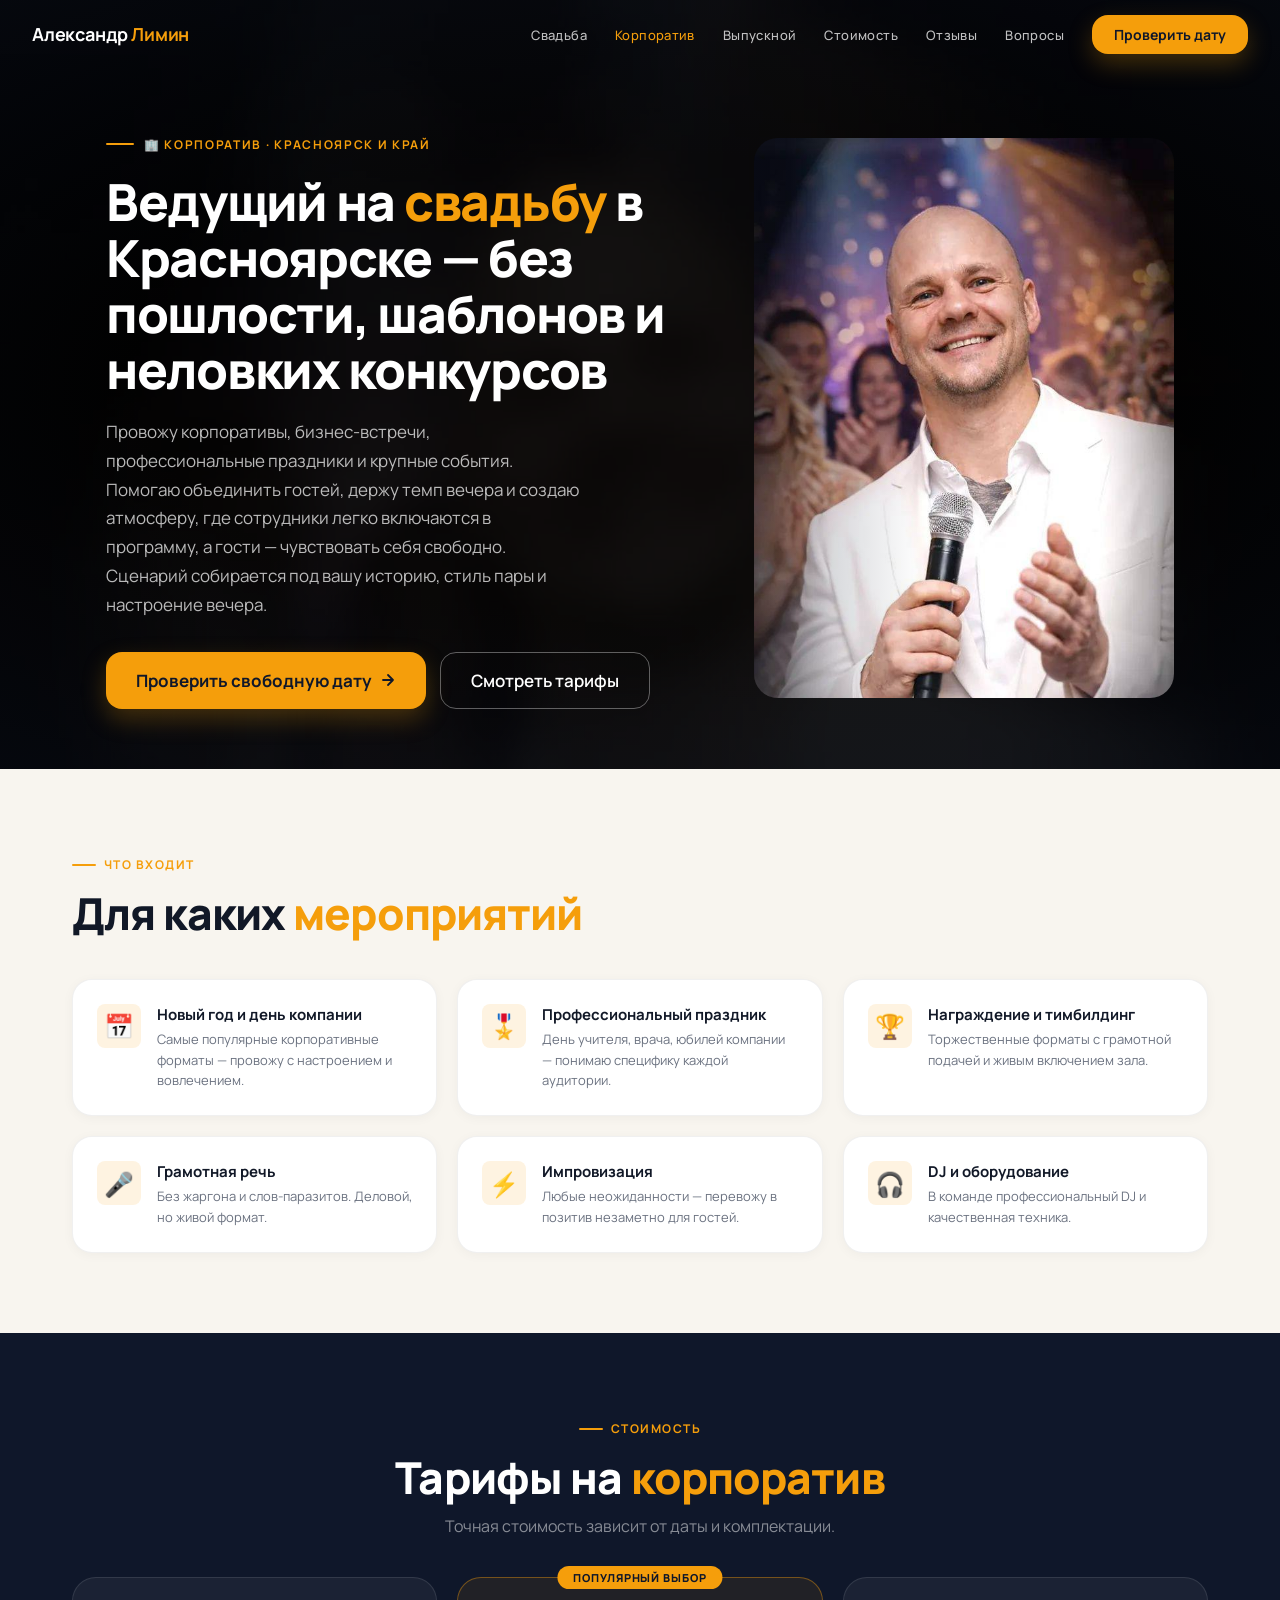
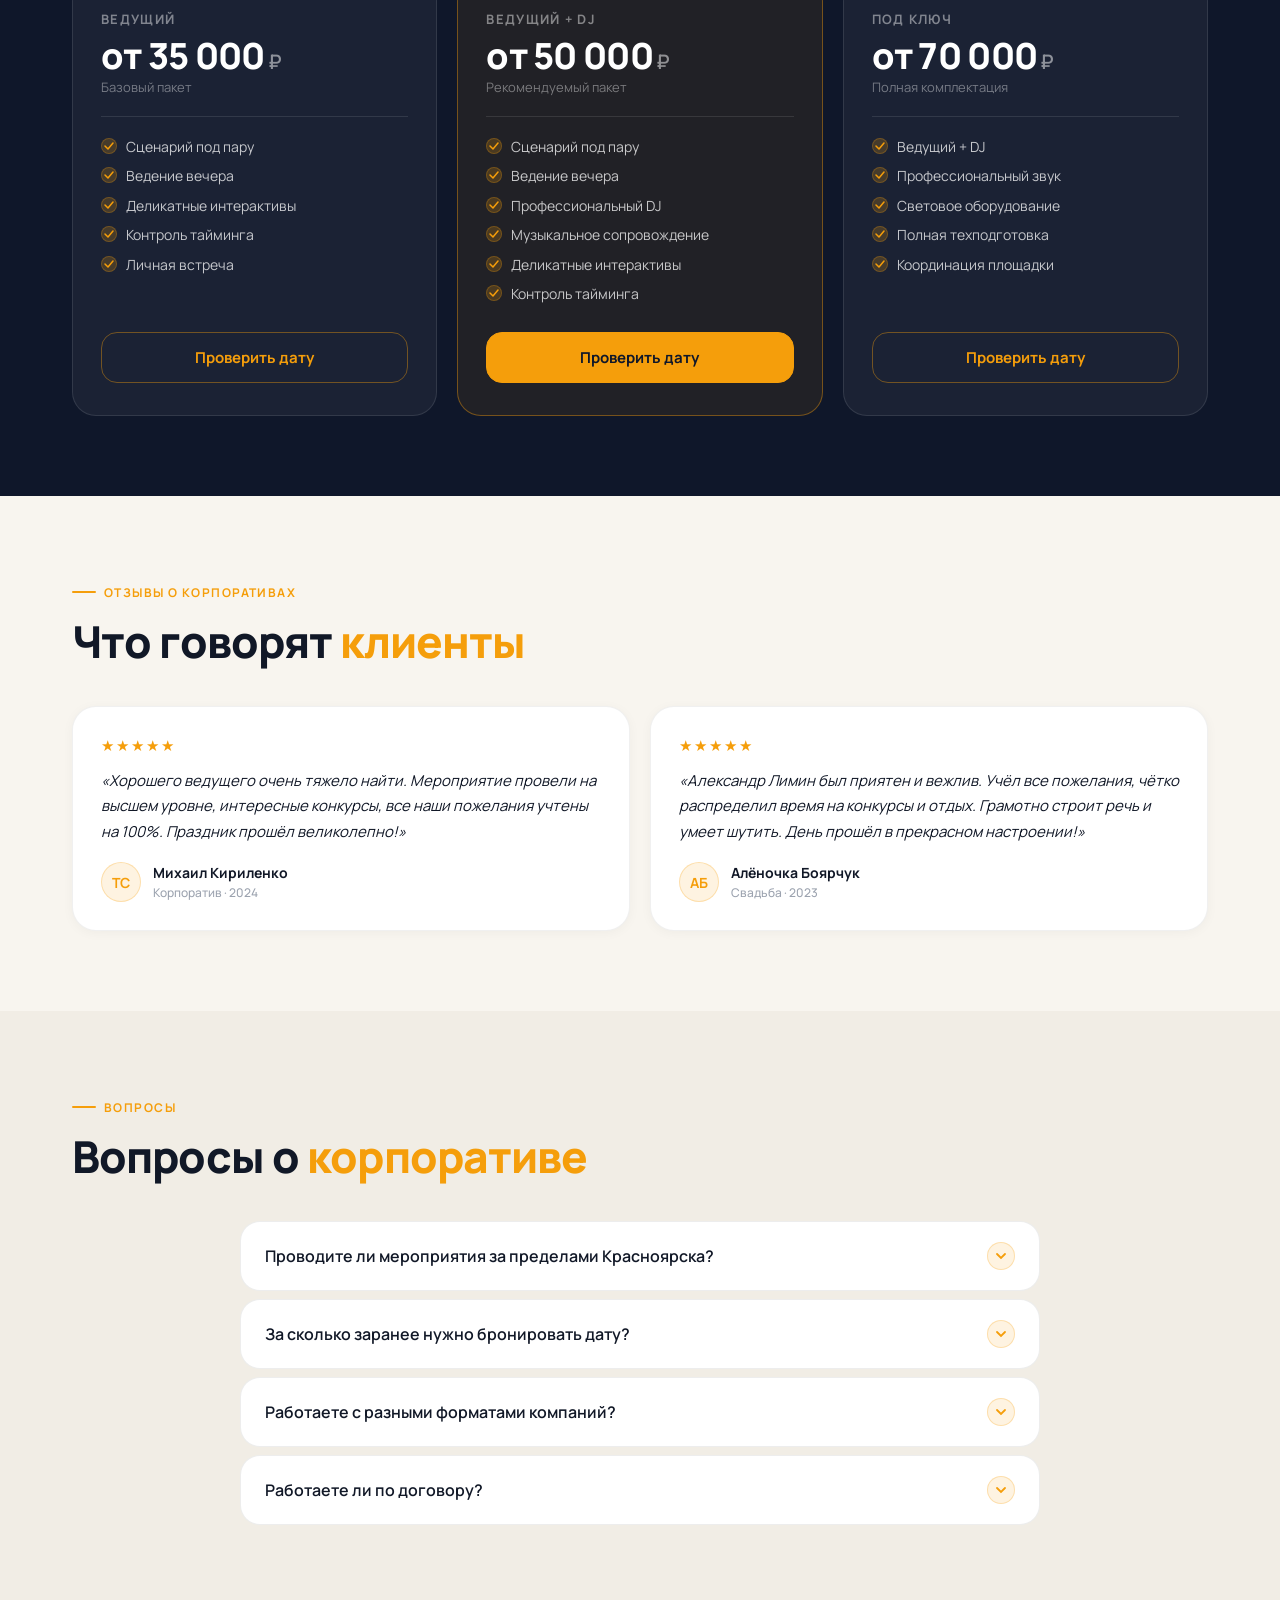
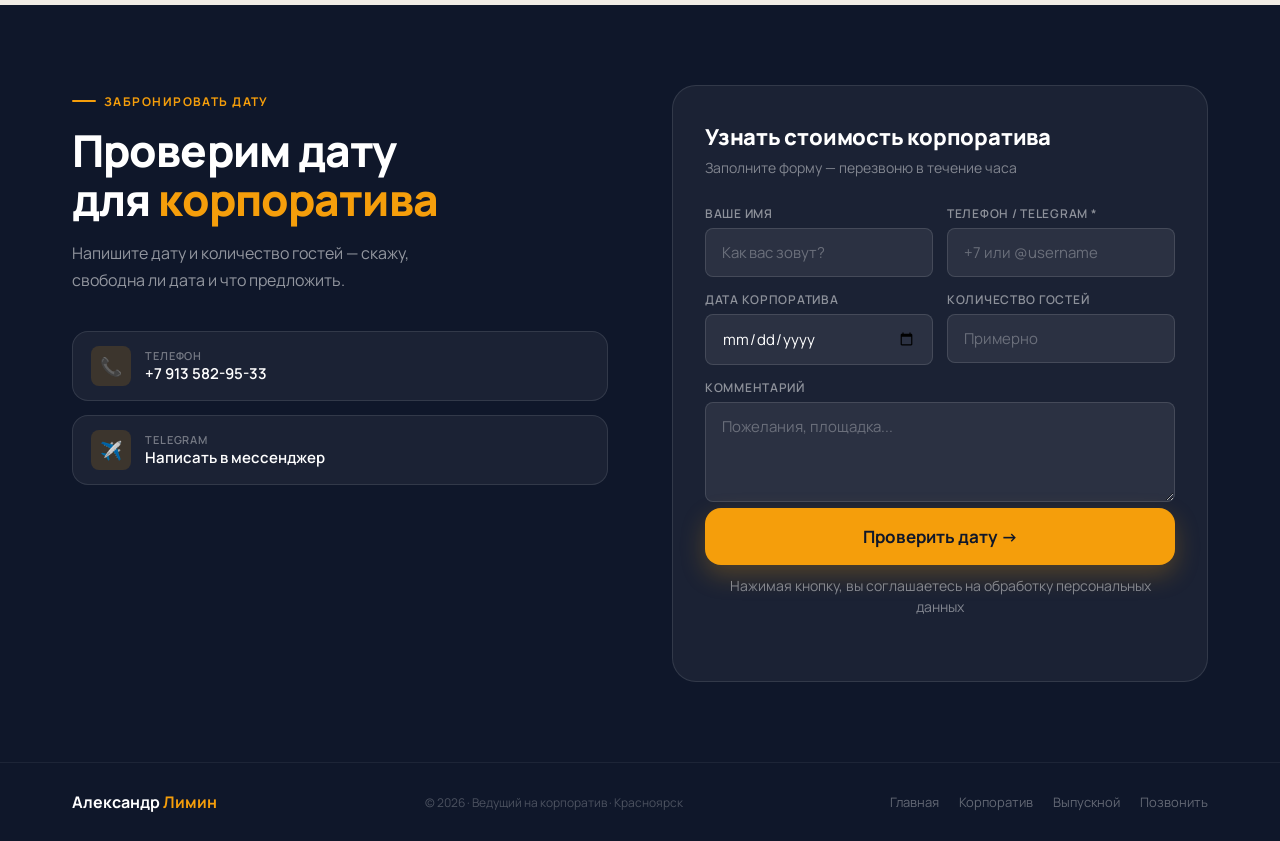
==== corporate.html @ 752df296 "Add files via upload" ====
<!DOCTYPE html>
<html lang="ru">
<head>
<meta charset="UTF-8">
<meta name="viewport" content="width=device-width, initial-scale=1.0">
<meta name="theme-color" content="#0F172A">
<title>Ведущий на корпоратив в Красноярске — Александр Лимин</title>
<meta name="description" content="Ведущий на корпоратив в Красноярске — Александр Лимин. Динамично, грамотно, шаблонов и неловких конкурсов. Индивидуальный сценарий, договор, DJ.">
<link rel="preconnect" href="https://fonts.googleapis.com">
<link rel="preconnect" href="https://fonts.gstatic.com" crossorigin>
<link rel="preload" as="style" href="https://fonts.googleapis.com/css2?family=Manrope:wght@400;500;600;700;800&display=swap" onload="this.onload=null;this.rel='stylesheet'">
<noscript><link rel="stylesheet" href="https://fonts.googleapis.com/css2?family=Manrope:wght@400;500;600;700;800&display=swap"></noscript>
<link rel="stylesheet" href="shared.css">
</head>
<body>
<nav id="nav">
  <a href="index.html" class="nav-logo">Александр <span>Лимин</span></a>
  <ul class="nav-links">
    <li><a href="wedding.html">Свадьба</a></li>
    <li><a href="corporate.html" class="active">Корпоратив</a></li>
    <li><a href="graduation.html">Выпускной</a></li>
    <li><a href="#pricing">Стоимость</a></li>
    <li><a href="#reviews">Отзывы</a></li>
    <li><a href="#faq">Вопросы</a></li>
  </ul>
  <a href="#contact" class="nav-cta">Проверить дату</a>
  <button class="burger" id="burger" aria-label="Меню"><span></span><span></span><span></span></button>
</nav>
<nav id="mobile-menu">
  <a href="index.html" class="mm-link">← На главную</a>
  <a href="wedding.html" class="mm-link">💍 Свадьба</a>
  <a href="corporate.html" class="mm-link">🏢 Корпоратив</a>
  <a href="graduation.html" class="mm-link">🎓 Выпускной</a>
  <a href="#pricing" class="mm-link">Стоимость</a>
  <a href="#contact" class="mm-link mm-cta">Проверить дату →</a>
</nav>

<!-- HERO -->
<section id="hero" class="page-hero">
  <div class="hero-bg"><img src="img/bg-blur.jpg" alt="" loading="eager"></div>
  <div class="page-hero-inner container">
    <div class="page-hero-content sr">
      <div class="hero-eyebrow">🏢 Корпоратив · Красноярск и край</div>
      <h1 class="hero-h1">Ведущий на <span>свадьбу</span> в Красноярске — без пошлости, шаблонов и неловких конкурсов</h1>
      <p class="hero-sub">Провожу корпоративы, бизнес-встречи, профессиональные праздники и крупные события. Помогаю объединить гостей, держу темп вечера и создаю атмосферу, где сотрудники легко включаются в программу, а гости — чувствовать себя свободно. Сценарий собирается под вашу историю, стиль пары и настроение вечера.</p>
      <div class="hero-btns">
        <a href="#contact" class="btn-primary">Проверить свободную дату <svg width="16" height="16" viewBox="0 0 16 16" fill="none"><path d="M3 8h10M8 3l5 5-5 5" stroke="currentColor" stroke-width="1.8" stroke-linecap="round" stroke-linejoin="round"/></svg></a>
        <a href="#pricing" class="btn-secondary">Смотреть тарифы</a>
      </div>
    </div>
    <div class="page-hero-photo sr sr-d2">
      <img src="img/hero-person-desk.jpg" alt="Александр Лимин" loading="eager">
    </div>
  </div>
</section>

<!-- ЧТО ВХОДИТ -->
<section style="padding:80px 0;background:var(--light)">
  <div class="container">
    <div class="section-tag sr">Что входит</div>
    <h2 class="h2 sr sr-d1">Для каких <em>мероприятий</em></h2>
    <div class="includes-grid sr sr-d2">
      <div class="include-item"><div class="include-icon">📅</div><div><strong>Новый год и день компании</strong><p>Самые популярные корпоративные форматы — провожу с настроением и вовлечением.</p></div></div>
      <div class="include-item"><div class="include-icon">🎖️</div><div><strong>Профессиональный праздник</strong><p>День учителя, врача, юбилей компании — понимаю специфику каждой аудитории.</p></div></div>
      <div class="include-item"><div class="include-icon">🏆</div><div><strong>Награждение и тимбилдинг</strong><p>Торжественные форматы с грамотной подачей и живым включением зала.</p></div></div>
      <div class="include-item"><div class="include-icon">🎤</div><div><strong>Грамотная речь</strong><p>Без жаргона и слов-паразитов. Деловой, но живой формат.</p></div></div>
      <div class="include-item"><div class="include-icon">⚡</div><div><strong>Импровизация</strong><p>Любые неожиданности — перевожу в позитив незаметно для гостей.</p></div></div>
      <div class="include-item"><div class="include-icon">🎧</div><div><strong>DJ и оборудование</strong><p>В команде профессиональный DJ и качественная техника.</p></div></div>
    </div>
  </div>
</section>

<!-- ТАРИФЫ -->
<section id="pricing" style="padding:80px 0;background:var(--dark)">
  <div class="container">
    <div style="text-align:center;margin-bottom:40px" class="sr">
      <div class="section-tag" style="justify-content:center">Стоимость</div>
      <h2 class="h2" style="color:var(--white)">Тарифы на <em>корпоратив</em></h2>
      <p style="color:rgba(255,255,255,0.5);margin-top:12px;font-size:16px">Точная стоимость зависит от даты и комплектации.</p>
    </div>
    <div class="pricing-panel active" style="display:grid;grid-template-columns:repeat(3,1fr);gap:20px">
      <div class="price-card sr">
        <div class="price-tier">Ведущий</div>
        <div class="price-amount">от 35 000<span> ₽</span></div>
        <div class="price-note">Базовый пакет</div>
        <div class="price-divider"></div>
        <ul class="price-features"><li>Сценарий под пару</li><li>Ведение вечера</li><li>Деликатные интерактивы</li><li>Контроль тайминга</li><li>Личная встреча</li></ul>
        <a href="#contact" class="btn-price">Проверить дату</a>
      </div>
      <div class="price-card popular sr sr-d1">
        <div class="popular-badge">Популярный выбор</div>
        <div class="price-tier">Ведущий + DJ</div>
        <div class="price-amount">от 50 000<span> ₽</span></div>
        <div class="price-note">Рекомендуемый пакет</div>
        <div class="price-divider"></div>
        <ul class="price-features"><li>Сценарий под пару</li><li>Ведение вечера</li><li>Профессиональный DJ</li><li>Музыкальное сопровождение</li><li>Деликатные интерактивы</li><li>Контроль тайминга</li></ul>
        <a href="#contact" class="btn-price">Проверить дату</a>
      </div>
      <div class="price-card sr sr-d2">
        <div class="price-tier">Под ключ</div>
        <div class="price-amount">от 70 000<span> ₽</span></div>
        <div class="price-note">Полная комплектация</div>
        <div class="price-divider"></div>
        <ul class="price-features"><li>Ведущий + DJ</li><li>Профессиональный звук</li><li>Световое оборудование</li><li>Полная техподготовка</li><li>Координация площадки</li></ul>
        <a href="#contact" class="btn-price">Проверить дату</a>
      </div>
    </div>
  </div>
</section>

<!-- ОТЗЫВЫ -->
<section id="reviews" style="padding:80px 0;background:var(--light)">
  <div class="container">
    <div class="section-tag sr">Отзывы о корпоративах</div>
    <h2 class="h2 sr sr-d1">Что говорят <em>клиенты</em></h2>
    <div class="reviews-grid" style="margin-top:40px">
      <div class="review-card sr">
        <div class="review-stars">★★★★★</div>
        <p class="review-text">«Хорошего ведущего очень тяжело найти. Мероприятие провели на высшем уровне, интересные конкурсы, все наши пожелания учтены на 100%. Праздник прошёл великолепно!»</p>
        <div class="review-footer"><div class="review-avatar">ТС</div><div><div class="review-name">Михаил Кириленко</div><div class="review-meta">Корпоратив · 2024</div></div></div>
      </div>
      <div class="review-card sr sr-d1">
        <div class="review-stars">★★★★★</div>
        <p class="review-text">«Александр Лимин был приятен и вежлив. Учёл все пожелания, чётко распределил время на конкурсы и отдых. Грамотно строит речь и умеет шутить. День прошёл в прекрасном настроении!»</p>
        <div class="review-footer"><div class="review-avatar">АБ</div><div><div class="review-name">Алёночка Боярчук</div><div class="review-meta">Свадьба · 2023</div></div></div>
      </div>
    </div>
  </div>
</section>

<!-- FAQ -->
<section id="faq" style="padding:80px 0;background:var(--light2)">
  <div class="container">
    <div class="section-tag sr">Вопросы</div>
    <h2 class="h2 sr sr-d1">Вопросы о <em>корпоративе</em></h2>
    <div class="faq-grid">
      <div class="faq-item"><button class="faq-q">Проводите ли мероприятия за пределами Красноярска?<span class="faq-icon"><svg viewBox="0 0 12 12" stroke-width="1.8" stroke-linecap="round"><path d="M2 4l4 4 4-4"/></svg></span></button><div class="faq-a"><div class="faq-a-inner">Да, работаю по всему Красноярскому краю. Дорога и проживание обсуждаются индивидуально.</div></div></div>
      <div class="faq-item"><button class="faq-q">За сколько заранее нужно бронировать дату?<span class="faq-icon"><svg viewBox="0 0 12 12" stroke-width="1.8" stroke-linecap="round"><path d="M2 4l4 4 4-4"/></svg></span></button><div class="faq-a"><div class="faq-a-inner">Летние даты расходятся за 3–4 месяца. Рекомендую обращаться не позже марта.</div></div></div>
      <div class="faq-item"><button class="faq-q">Работаете с разными форматами компаний?<span class="faq-icon"><svg viewBox="0 0 12 12" stroke-width="1.8" stroke-linecap="round"><path d="M2 4l4 4 4-4"/></svg></span></button><div class="faq-a"><div class="faq-a-inner">Да — от небольших команд до крупных корпоративов. Программа собирается под аудиторию.</div></div></div>
      <div class="faq-item"><button class="faq-q">Работаете ли по договору?<span class="faq-icon"><svg viewBox="0 0 12 12" stroke-width="1.8" stroke-linecap="round"><path d="M2 4l4 4 4-4"/></svg></span></button><div class="faq-a"><div class="faq-a-inner">Да, всегда. Договор фиксирует дату, состав услуг и стоимость.</div></div></div>
    </div>
  </div>
</section>

<!-- ФОРМА -->
<section id="contact" style="padding:80px 0;background:var(--dark)">
  <div class="container">
    <div class="contact-wrap">
      <div class="contact-left sr">
        <div class="section-tag">Забронировать дату</div>
        <h2 class="h2" style="color:var(--white);margin-bottom:16px">Проверим дату<br>для <em>корпоратива</em></h2>
        <p>Напишите дату и количество гостей — скажу, свободна ли дата и что предложить.</p>
        <div class="contact-links">
          <a href="tel:+79135829533" class="contact-link"><div class="contact-link-icon">📞</div><div><div class="contact-link-label">Телефон</div><div class="contact-link-val">+7 913 582-95-33</div></div></a>
          <a href="https://t.me/Vedushchiy_LiminAlexandr" class="contact-link" target="_blank"><div class="contact-link-icon">✈️</div><div><div class="contact-link-label">Telegram</div><div class="contact-link-val">Написать в мессенджер</div></div></a>
        </div>
      </div>
      <div class="contact-form sr sr-d1">
        <h3>Узнать стоимость корпоратива</h3>
        <p>Заполните форму — перезвоню в течение часа</p>
        <form id="contactForm">
          <div class="form-grid">
            <div class="form-field"><label class="form-label">Ваше имя</label><input class="form-input" type="text" name="name" placeholder="Как вас зовут?" required></div>
            <div class="form-field"><label class="form-label">Телефон / Telegram *</label><input class="form-input" type="text" name="phone" placeholder="+7 или @username" required></div>
            <div class="form-field"><label class="form-label">Дата корпоратива</label><input class="form-input" type="date" name="date"></div>
            <div class="form-field"><label class="form-label">Количество гостей</label><input class="form-input" type="text" name="guests" placeholder="Примерно"></div>
            <div class="form-field full"><label class="form-label">Комментарий</label><textarea class="form-textarea" name="comment" placeholder="Пожелания, площадка..."></textarea></div>
          </div>
          <button type="submit" class="form-submit">Проверить дату →</button>
          <p class="form-agree">Нажимая кнопку, вы соглашаетесь на обработку персональных данных</p>
        </form>
        <div class="form-success" id="formSuccess"><h4>Заявка принята! ✓</h4><p>Спасибо! Александр свяжется с вами и подскажет, свободна ли дата.</p></div>
      </div>
    </div>
  </div>
</section>

<footer><div class="container"><div class="footer-inner">
  <div class="footer-logo">Александр <span>Лимин</span></div>
  <p class="footer-copy">© 2026 · Ведущий на корпоратив · Красноярск</p>
  <nav class="footer-nav"><a href="index.html">Главная</a><a href="corporate.html" class="active">Корпоратив</a><a href="graduation.html">Выпускной</a><a href="tel:+79135829533">Позвонить</a></nav>
</div></div></footer>

<script>
const nav=document.getElementById('nav');
window.addEventListener('scroll',()=>nav.classList.toggle('scrolled',window.scrollY>40),{passive:true});
const burger=document.getElementById('burger'),mm=document.getElementById('mobile-menu');
burger.addEventListener('click',()=>{mm.classList.toggle('open');const s=burger.querySelectorAll('span');if(mm.classList.contains('open')){s[0].style.transform='rotate(45deg) translate(5px,5px)';s[1].style.opacity='0';s[2].style.transform='rotate(-45deg) translate(5px,-5px)'}else{s.forEach(x=>{x.style.transform='';x.style.opacity=''})}});
mm.querySelectorAll('a').forEach(a=>a.addEventListener('click',()=>{mm.classList.remove('open');burger.querySelectorAll('span').forEach(s=>{s.style.transform='';s.style.opacity=''})}));
document.querySelectorAll('.faq-q').forEach(btn=>{btn.addEventListener('click',()=>{const item=btn.closest('.faq-item'),isOpen=item.classList.contains('open');document.querySelectorAll('.faq-item').forEach(i=>i.classList.remove('open'));if(!isOpen)item.classList.add('open')})});
const obs=new IntersectionObserver(entries=>entries.forEach(e=>{if(e.isIntersecting)e.target.classList.add('in')}),{threshold:0.12});
document.querySelectorAll('.sr').forEach(el=>obs.observe(el));
document.getElementById('contactForm').addEventListener('submit',function(e){e.preventDefault();const d=new FormData(this);const msg=`Здравствуйте! Хочу узнать свободна ли дата.\nФормат: Корпоратив\nДата: ${d.get('date')||'—'}\nГостей: ${d.get('guests')||'—'}\nИмя: ${d.get('name')||'—'}\nТелефон: ${d.get('phone')||'—'}\nКомментарий: ${d.get('comment')||'—'}`;window.open('https://t.me/Vedushchiy_LiminAlexandr?text='+encodeURIComponent(msg),'_blank');this.style.display='none';document.getElementById('formSuccess').style.display='block'});
</script>
</body>
</html>
---- shared.css ----
*,*::before,*::after{box-sizing:border-box;margin:0;padding:0}
html{scroll-behavior:smooth;font-size:16px}
:root{
  --dark:#0F172A;--dark2:#111827;--dark3:#1E293B;
  --gold:#F59E0B;--gold-h:#D97706;
  --gold-bg:rgba(245,158,11,0.12);--gold-ln:rgba(245,158,11,0.25);
  --light:#F8F5EF;--light2:#F1EDE5;
  --txt:#111827;--txt2:#6B7280;--txt3:#9CA3AF;--white:#FFFFFF;
  --r-sm:8px;--r-md:16px;--r-lg:20px;--r-xl:24px;
  --nav-h:68px;--cont:1200px;
  --shadow:0 10px 40px rgba(0,0,0,0.12);
  --shadow-gold:0 10px 25px rgba(245,158,11,0.25);
}
body{font-family:'Manrope',Arial,sans-serif;background:var(--light);color:var(--txt);overflow-x:hidden;-webkit-font-smoothing:antialiased}
.container{max-width:var(--cont);margin:0 auto;padding:0 32px}
@media(max-width:768px){.container{padding:0 20px}}

/* NAV */
#nav{position:fixed;top:0;left:0;right:0;z-index:500;height:var(--nav-h);display:flex;align-items:center;padding:0 32px;transition:background .3s,box-shadow .3s}
#nav.scrolled{background:rgba(15,23,42,0.97);backdrop-filter:blur(16px);box-shadow:0 1px 0 rgba(245,158,11,0.15)}
.nav-logo{font-size:18px;font-weight:700;letter-spacing:-0.01em;color:var(--white);text-decoration:none;margin-right:auto}
.nav-logo span{color:var(--gold)}
.nav-links{display:flex;gap:28px;list-style:none;margin-right:28px}
.nav-links a{font-size:13px;font-weight:500;letter-spacing:0.03em;color:rgba(255,255,255,0.75);text-decoration:none;transition:color .2s}
.nav-links a:hover,.nav-links a.active{color:var(--white)}
.nav-links a.active{color:var(--gold)}
.nav-cta{display:inline-flex;align-items:center;background:var(--gold);color:var(--dark);font-size:14px;font-weight:700;padding:10px 22px;border-radius:var(--r-md);text-decoration:none;transition:background .2s;box-shadow:var(--shadow-gold);white-space:nowrap}
.nav-cta:hover{background:var(--gold-h)}
.burger{display:none;flex-direction:column;gap:5px;cursor:pointer;background:none;border:none;padding:4px;margin-left:12px}
.burger span{display:block;width:22px;height:2px;background:var(--white);border-radius:2px;transition:.3s}
#mobile-menu{display:none;position:fixed;top:var(--nav-h);left:0;right:0;background:rgba(15,23,42,0.98);backdrop-filter:blur(16px);z-index:400;padding:20px 24px 28px;border-bottom:1px solid rgba(245,158,11,0.15)}
#mobile-menu.open{display:flex;flex-direction:column;gap:4px}
.mm-link{font-size:16px;font-weight:500;color:rgba(255,255,255,0.8);text-decoration:none;padding:12px 0;border-bottom:1px solid rgba(255,255,255,0.07);transition:color .2s}
.mm-link:hover{color:var(--white)}
.mm-cta{margin-top:12px;background:var(--gold);color:var(--dark);text-align:center;padding:14px;border-radius:var(--r-md);font-weight:700;font-size:15px;border:none}

/* BUTTONS */
.btn-primary{display:inline-flex;align-items:center;gap:8px;background:var(--gold);color:var(--dark);font-family:'Manrope',Arial,sans-serif;font-size:17px;font-weight:700;padding:17px 30px;border-radius:var(--r-md);border:none;cursor:pointer;text-decoration:none;transition:background .2s,transform .15s;box-shadow:var(--shadow-gold)}
.btn-primary:hover{background:var(--gold-h);transform:translateY(-1px)}
.btn-secondary{display:inline-flex;align-items:center;gap:8px;background:transparent;color:var(--white);font-family:'Manrope',Arial,sans-serif;font-size:17px;font-weight:600;padding:16px 30px;border-radius:var(--r-md);border:1.5px solid rgba(255,255,255,0.35);cursor:pointer;text-decoration:none;transition:border-color .2s,background .2s}
.btn-secondary:hover{border-color:var(--white);background:rgba(255,255,255,0.08)}
.btn-outline{display:inline-flex;align-items:center;gap:8px;background:transparent;color:var(--gold);font-family:'Manrope',Arial,sans-serif;font-size:15px;font-weight:600;padding:12px 22px;border-radius:var(--r-md);border:1.5px solid var(--gold-ln);cursor:pointer;text-decoration:none;transition:background .2s,border-color .2s}
.btn-outline:hover{background:var(--gold-bg);border-color:var(--gold)}

/* HELPERS */
.section-tag{display:inline-flex;align-items:center;gap:8px;font-size:12px;font-weight:700;letter-spacing:0.12em;text-transform:uppercase;color:var(--gold);margin-bottom:16px}
.section-tag::before{content:'';width:24px;height:2px;background:var(--gold);border-radius:1px}
.h2{font-size:clamp(32px,3.8vw,44px);font-weight:800;line-height:1.12;letter-spacing:-0.02em;color:var(--dark2)}
.h2 em{font-style:normal;color:var(--gold)}

/* SCROLL REVEAL */
.sr{opacity:0;transform:translateY(24px);transition:opacity .6s ease,transform .6s ease}
.sr.in{opacity:1;transform:none}
.sr-d1{transition-delay:.1s}.sr-d2{transition-delay:.2s}.sr-d3{transition-delay:.3s}

/* PAGE HERO */
.page-hero{position:relative;min-height:80vh;display:flex;align-items:center;overflow:hidden;background:var(--dark);padding-top:var(--nav-h)}
.hero-bg{position:absolute;inset:0;z-index:0}
.hero-bg img{width:100%;height:100%;object-fit:cover;object-position:center 20%;display:block;filter:brightness(0.15) saturate(0.5)}
.hero-bg::after{content:'';position:absolute;inset:0;background:radial-gradient(ellipse 130% 100% at 50% 50%,transparent 30%,rgba(15,23,42,0.65) 100%)}
.page-hero-inner{position:relative;z-index:2;display:grid;grid-template-columns:1fr 420px;gap:48px;align-items:center;padding:60px 32px}
.page-hero-content{max-width:600px}
.hero-eyebrow{display:inline-flex;align-items:center;gap:10px;font-size:12px;font-weight:700;letter-spacing:0.14em;text-transform:uppercase;color:var(--gold);margin-bottom:20px}
.hero-eyebrow::before{content:'';width:28px;height:2px;background:var(--gold);border-radius:1px}
.hero-h1{font-size:clamp(34px,4vw,52px);font-weight:800;line-height:1.1;letter-spacing:-0.025em;color:var(--white);margin-bottom:20px}
.hero-h1 span{color:var(--gold)}
.hero-sub{font-size:17px;font-weight:400;line-height:1.7;color:rgba(255,255,255,0.72);max-width:480px;margin-bottom:32px}
.hero-btns{display:flex;gap:14px;flex-wrap:wrap}
.page-hero-photo{border-radius:var(--r-xl);overflow:hidden;aspect-ratio:3/4;position:relative}
.page-hero-photo img{width:100%;height:100%;object-fit:cover;object-position:center top}
.page-hero-photo::after{content:'';position:absolute;inset:0;background:linear-gradient(to right,rgba(15,23,42,0.3) 0%,transparent 40%)}

/* INCLUDES */
.includes-grid{display:grid;grid-template-columns:repeat(3,1fr);gap:20px;margin-top:40px}
.include-item{display:flex;gap:16px;align-items:flex-start;background:var(--white);border-radius:var(--r-lg);padding:24px;border:1px solid rgba(0,0,0,0.06);box-shadow:0 2px 12px rgba(0,0,0,0.04)}
.include-icon{font-size:24px;width:44px;height:44px;background:var(--gold-bg);border-radius:var(--r-sm);display:flex;align-items:center;justify-content:center;flex-shrink:0}
.include-item strong{display:block;font-size:15px;font-weight:700;color:var(--dark2);margin-bottom:4px}
.include-item p{font-size:13px;font-weight:400;line-height:1.6;color:var(--txt2)}

/* PRICING */
.price-card{background:rgba(255,255,255,0.05);border:1px solid rgba(255,255,255,0.1);border-radius:var(--r-xl);padding:32px 28px;position:relative;display:flex;flex-direction:column;transition:border-color .2s}
.price-card:hover{border-color:rgba(245,158,11,0.3)}
.price-card.popular{background:rgba(245,158,11,0.08);border-color:rgba(245,158,11,0.4)}
.popular-badge{position:absolute;top:-12px;left:50%;transform:translateX(-50%);background:var(--gold);color:var(--dark);font-size:11px;font-weight:800;letter-spacing:0.08em;text-transform:uppercase;padding:4px 16px;border-radius:20px;white-space:nowrap}
.price-tier{font-size:13px;font-weight:700;color:rgba(255,255,255,0.45);text-transform:uppercase;letter-spacing:0.1em;margin-bottom:10px}
.price-amount{font-size:36px;font-weight:800;color:var(--white);letter-spacing:-0.02em;line-height:1;margin-bottom:4px}
.price-amount span{font-size:20px;font-weight:600;color:rgba(255,255,255,0.5)}
.price-note{font-size:13px;color:rgba(255,255,255,0.4);margin-bottom:20px}
.price-divider{height:1px;background:rgba(255,255,255,0.1);margin-bottom:20px}
.price-features{list-style:none;display:flex;flex-direction:column;gap:10px;flex:1;margin-bottom:28px}
.price-features li{font-size:14px;font-weight:400;color:rgba(255,255,255,0.75);display:flex;align-items:flex-start;gap:9px;line-height:1.4}
.price-features li::before{content:'';width:16px;height:16px;border-radius:50%;background:rgba(245,158,11,0.2);border:1px solid var(--gold-ln);flex-shrink:0;margin-top:1px;background-image:url("data:image/svg+xml,%3Csvg width='10' height='8' viewBox='0 0 10 8' fill='none' xmlns='http://www.w3.org/2000/svg'%3E%3Cpath d='M1 4l3 3 5-6' stroke='%23F59E0B' stroke-width='1.5' stroke-linecap='round' stroke-linejoin='round'/%3E%3C/svg%3E");background-repeat:no-repeat;background-position:center}
.btn-price{display:block;text-align:center;background:transparent;border:1.5px solid rgba(245,158,11,0.4);color:var(--gold);font-family:'Manrope',Arial,sans-serif;font-size:15px;font-weight:700;padding:14px;border-radius:var(--r-md);cursor:pointer;text-decoration:none;transition:background .2s,border-color .2s}
.price-card.popular .btn-price{background:var(--gold);color:var(--dark);border-color:var(--gold)}
.btn-price:hover{background:var(--gold-bg);border-color:var(--gold)}
.price-card.popular .btn-price:hover{background:var(--gold-h)}

/* REVIEWS */
.reviews-grid{display:grid;grid-template-columns:repeat(2,1fr);gap:20px;margin-top:40px}
.review-card{background:var(--white);border-radius:var(--r-xl);padding:28px;border:1px solid rgba(0,0,0,0.06);box-shadow:0 2px 12px rgba(0,0,0,0.04);transition:transform .2s}
.review-card:hover{transform:translateY(-2px)}
.review-stars{color:var(--gold);font-size:15px;letter-spacing:2px;margin-bottom:12px}
.review-text{font-size:15px;font-weight:400;line-height:1.7;color:var(--txt);margin-bottom:18px;font-style:italic}
.review-footer{display:flex;align-items:center;gap:12px}
.review-avatar{width:40px;height:40px;border-radius:50%;background:var(--gold-bg);border:1.5px solid var(--gold-ln);display:flex;align-items:center;justify-content:center;font-size:14px;font-weight:700;color:var(--gold);flex-shrink:0}
.review-name{font-size:14px;font-weight:700;color:var(--dark2)}
.review-meta{font-size:12px;font-weight:500;color:var(--txt3);margin-top:2px}

/* FAQ */
.faq-grid{max-width:800px;margin:40px auto 0;display:flex;flex-direction:column;gap:8px}
.faq-item{background:var(--white);border-radius:var(--r-lg);border:1px solid rgba(0,0,0,0.07);overflow:hidden}
.faq-q{width:100%;display:flex;align-items:center;justify-content:space-between;gap:16px;padding:20px 24px;background:none;border:none;cursor:pointer;text-align:left;font-family:'Manrope',Arial,sans-serif;font-size:16px;font-weight:600;color:var(--dark2);transition:color .2s}
.faq-q:hover{color:var(--gold)}
.faq-icon{width:28px;height:28px;border-radius:50%;background:var(--gold-bg);border:1px solid var(--gold-ln);display:flex;align-items:center;justify-content:center;flex-shrink:0;transition:transform .3s,background .2s}
.faq-icon svg{width:12px;height:12px;stroke:var(--gold);fill:none;transition:transform .3s}
.faq-item.open .faq-icon{background:var(--gold);border-color:var(--gold)}
.faq-item.open .faq-icon svg{stroke:var(--dark);transform:rotate(45deg)}
.faq-a{max-height:0;overflow:hidden;transition:max-height .35s ease}
.faq-a-inner{padding:0 24px 20px;font-size:15px;font-weight:400;line-height:1.7;color:var(--txt2)}
.faq-item.open .faq-a{max-height:200px}

/* CONTACT */
.contact-wrap{display:grid;grid-template-columns:1fr 1fr;gap:64px;align-items:start}
.contact-left h2{color:var(--white);margin-bottom:16px}
.contact-left p{font-size:16px;line-height:1.7;color:rgba(255,255,255,0.55);max-width:380px;margin-bottom:36px}
.contact-links{display:flex;flex-direction:column;gap:14px}
.contact-link{display:flex;align-items:center;gap:14px;text-decoration:none;padding:14px 18px;background:rgba(255,255,255,0.05);border:1px solid rgba(255,255,255,0.1);border-radius:var(--r-md);transition:border-color .2s,background .2s}
.contact-link:hover{border-color:rgba(245,158,11,0.4);background:rgba(245,158,11,0.05)}
.contact-link-icon{width:40px;height:40px;border-radius:var(--r-sm);background:rgba(245,158,11,0.15);display:flex;align-items:center;justify-content:center;font-size:18px;flex-shrink:0}
.contact-link-label{font-size:11px;font-weight:600;color:rgba(255,255,255,0.4);letter-spacing:0.08em;text-transform:uppercase}
.contact-link-val{font-size:15px;font-weight:600;color:var(--white)}
.contact-form{background:rgba(255,255,255,0.05);border:1px solid rgba(255,255,255,0.1);border-radius:var(--r-xl);padding:36px 32px}
.contact-form h3{font-size:22px;font-weight:800;color:var(--white);margin-bottom:6px;letter-spacing:-0.01em}
.contact-form p{font-size:14px;color:rgba(255,255,255,0.45);margin-bottom:28px}
.form-grid{display:grid;grid-template-columns:1fr 1fr;gap:14px}
.form-field{display:flex;flex-direction:column;gap:6px}
.form-field.full{grid-column:1/-1}
.form-label{font-size:12px;font-weight:600;color:rgba(255,255,255,0.5);letter-spacing:0.06em;text-transform:uppercase}
.form-input,.form-select,.form-textarea{width:100%;background:rgba(255,255,255,0.07);border:1px solid rgba(255,255,255,0.12);border-radius:var(--r-sm);color:var(--white);font-family:'Manrope',Arial,sans-serif;font-size:15px;font-weight:400;padding:13px 16px;transition:border-color .2s,background .2s;-webkit-appearance:none;appearance:none;min-height:48px}
.form-input::placeholder,.form-textarea::placeholder{color:rgba(255,255,255,0.3)}
.form-input:focus,.form-select:focus,.form-textarea:focus{outline:none;border-color:rgba(245,158,11,0.6);background:rgba(255,255,255,0.1)}
.form-select option{background:var(--dark2);color:var(--white)}
.form-textarea{min-height:100px;resize:vertical}
.form-submit{width:100%;margin-top:6px;background:var(--gold);color:var(--dark);font-family:'Manrope',Arial,sans-serif;font-size:17px;font-weight:700;padding:17px;border-radius:var(--r-md);border:none;cursor:pointer;transition:background .2s,transform .15s;box-shadow:var(--shadow-gold);min-height:56px}
.form-submit:hover{background:var(--gold-h);transform:translateY(-1px)}
.form-agree{font-size:12px;color:rgba(255,255,255,0.3);margin-top:10px;text-align:center;line-height:1.5}
.form-success{display:none;text-align:center;padding:24px 0}
.form-success h4{font-size:20px;font-weight:800;color:var(--white);margin-bottom:8px}
.form-success p{font-size:15px;color:rgba(255,255,255,0.55)}

/* FOOTER */
footer{background:var(--dark);border-top:1px solid rgba(255,255,255,0.06);padding:28px 0}
.footer-inner{display:flex;align-items:center;justify-content:space-between;gap:16px}
.footer-logo{font-size:16px;font-weight:700;color:var(--white)}
.footer-logo span{color:var(--gold)}
.footer-nav{display:flex;gap:20px}
.footer-nav a{font-size:13px;color:rgba(255,255,255,0.35);text-decoration:none;transition:color .2s}
.footer-nav a:hover{color:rgba(255,255,255,0.7)}
.footer-copy{font-size:12px;color:rgba(255,255,255,0.25)}

/* MOBILE */
@media(max-width:860px){
  #nav{padding:0 20px}
  .nav-links,.nav-cta{display:none}
  .burger{display:flex}
  .page-hero{min-height:auto;padding-top:0}
  .page-hero-inner{grid-template-columns:1fr;gap:0;padding:0}
  .page-hero-photo{height:55svh;aspect-ratio:auto;border-radius:0;order:-1}
  .page-hero-photo::after{background:linear-gradient(to top,rgba(15,23,42,0.7) 0%,transparent 60%)}
  .page-hero-content{padding:24px 20px 44px;background:linear-gradient(to top,rgba(15,23,42,0.98) 0%,rgba(15,23,42,0.7) 70%,transparent 100%)}
  .hero-h1{font-size:clamp(30px,8vw,40px)}
  .hero-sub{font-size:15px}
  .hero-btns{flex-direction:column;gap:10px}
  .btn-primary,.btn-secondary{width:100%;justify-content:center;font-size:16px}
  .includes-grid{grid-template-columns:1fr}
  .reviews-grid{grid-template-columns:1fr}
  .contact-wrap{grid-template-columns:1fr;gap:40px}
  .form-grid{grid-template-columns:1fr}
  .footer-inner{flex-direction:column;text-align:center}
  .footer-nav{justify-content:center;flex-wrap:wrap}
  [style*="grid-template-columns:repeat(3"]{grid-template-columns:1fr!important}
}
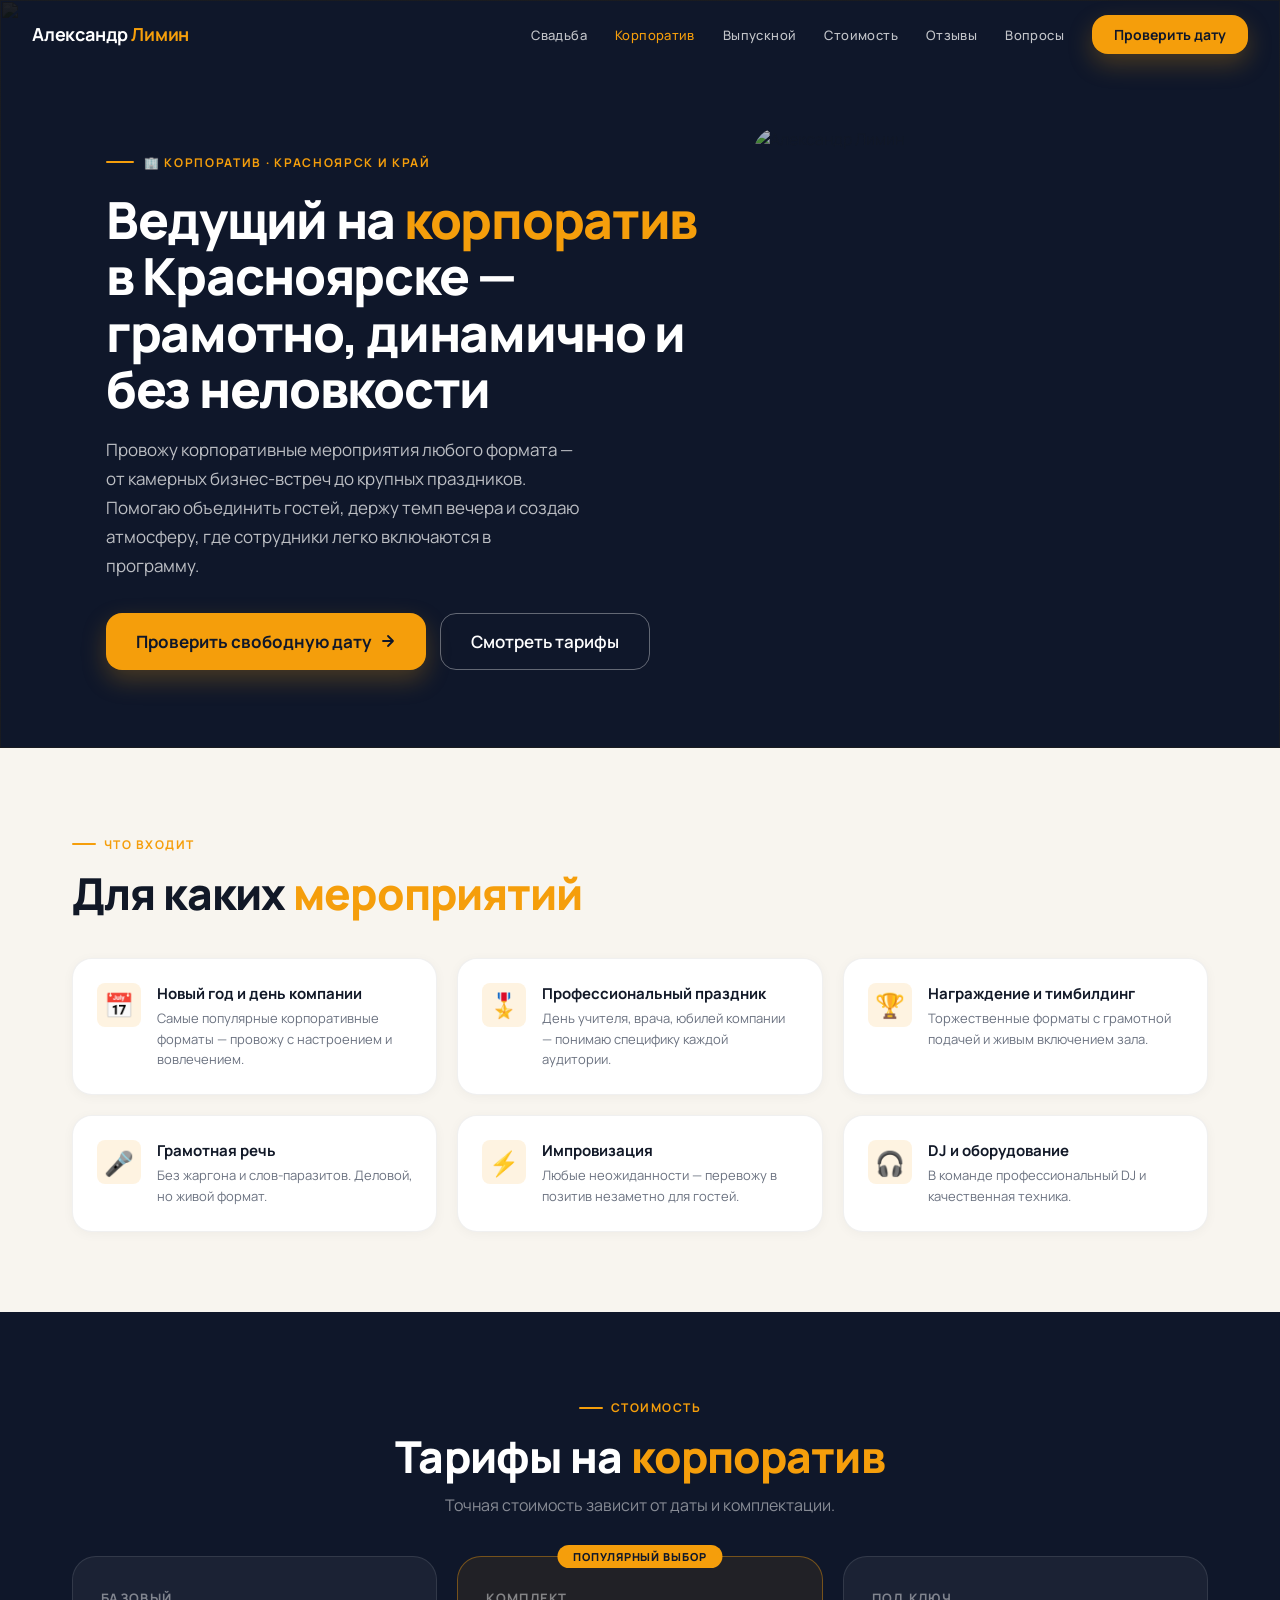
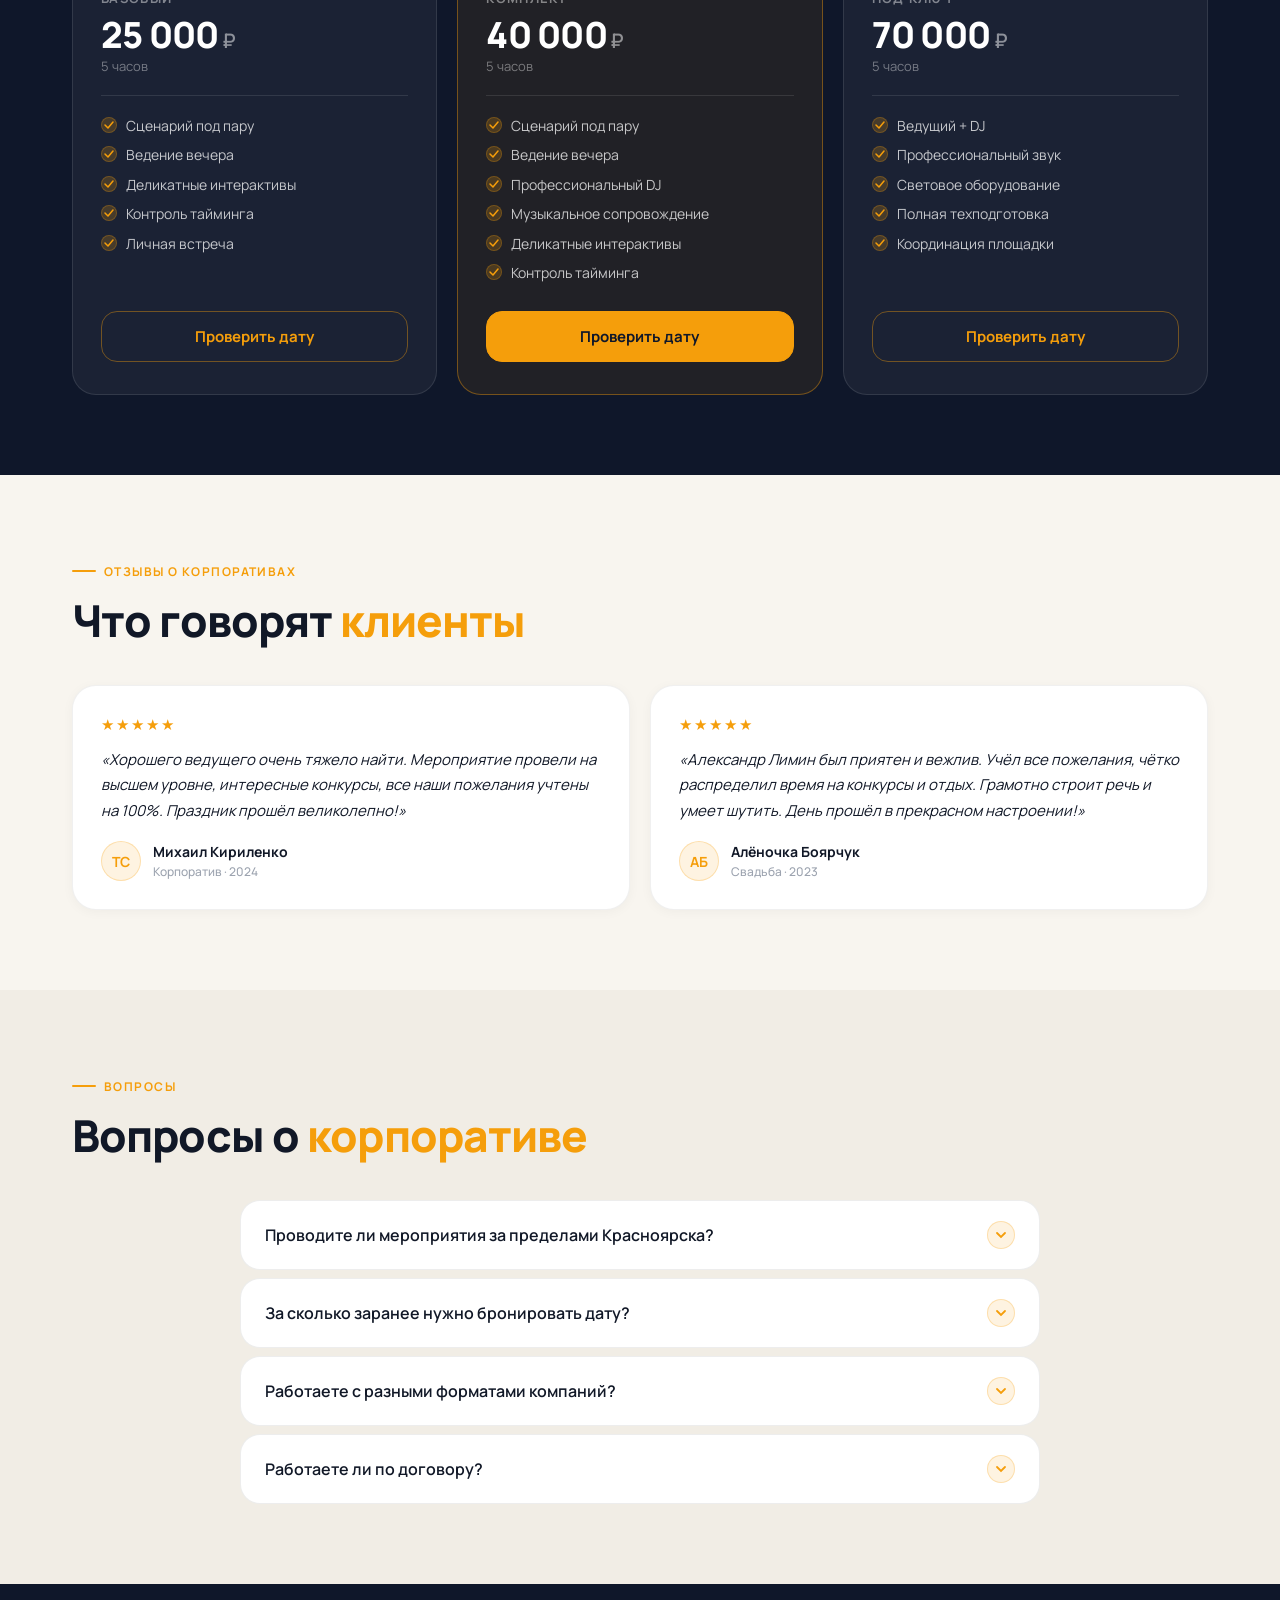
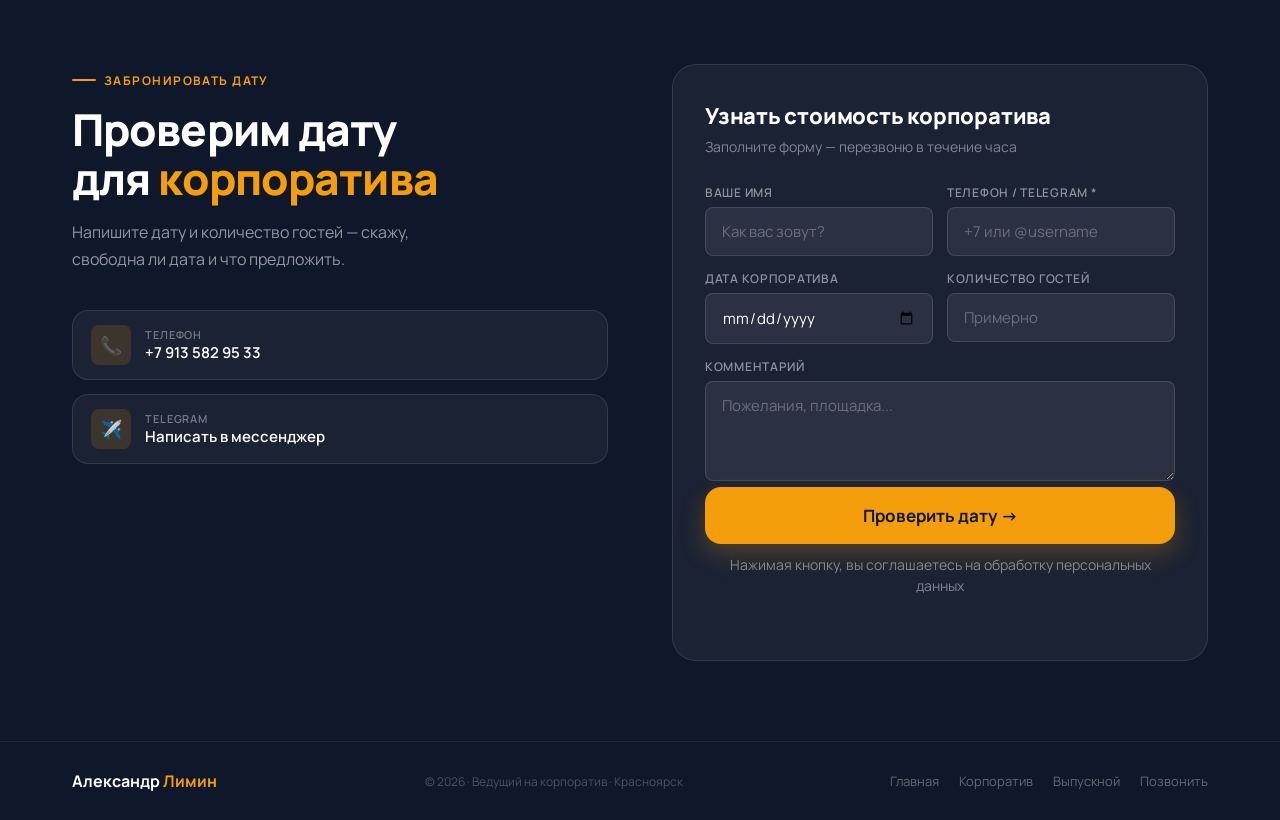
==== commit 9eda612a: "Add files via upload" ====
--- a/corporate.html
+++ b/corporate.html
@@ -41,8 +41,8 @@
   <div class="page-hero-inner container">
     <div class="page-hero-content sr">
       <div class="hero-eyebrow">🏢 Корпоратив · Красноярск и край</div>
-      <h1 class="hero-h1">Ведущий на <span>свадьбу</span> в Красноярске — без пошлости, шаблонов и неловких конкурсов</h1>
-      <p class="hero-sub">Провожу корпоративы, бизнес-встречи, профессиональные праздники и крупные события. Помогаю объединить гостей, держу темп вечера и создаю атмосферу, где сотрудники легко включаются в программу, а гости — чувствовать себя свободно. Сценарий собирается под вашу историю, стиль пары и настроение вечера.</p>
+      <h1 class="hero-h1">Ведущий на <span>корпоратив</span> в Красноярске — грамотно, динамично и без неловкости</h1>
+      <p class="hero-sub">Провожу корпоративные мероприятия любого формата — от камерных бизнес-встреч до крупных праздников. Помогаю объединить гостей, держу темп вечера и создаю атмосферу, где сотрудники легко включаются в программу.</p>
       <div class="hero-btns">
         <a href="#contact" class="btn-primary">Проверить свободную дату <svg width="16" height="16" viewBox="0 0 16 16" fill="none"><path d="M3 8h10M8 3l5 5-5 5" stroke="currentColor" stroke-width="1.8" stroke-linecap="round" stroke-linejoin="round"/></svg></a>
         <a href="#pricing" class="btn-secondary">Смотреть тарифы</a>
@@ -80,26 +80,26 @@
     </div>
     <div class="pricing-panel active" style="display:grid;grid-template-columns:repeat(3,1fr);gap:20px">
       <div class="price-card sr">
-        <div class="price-tier">Ведущий</div>
-        <div class="price-amount">от 35 000<span> ₽</span></div>
-        <div class="price-note">Базовый пакет</div>
+        <div class="price-tier">Базовый</div>
+        <div class="price-amount">25 000<span> ₽</span></div>
+        <div class="price-note">5 часов</div>
         <div class="price-divider"></div>
         <ul class="price-features"><li>Сценарий под пару</li><li>Ведение вечера</li><li>Деликатные интерактивы</li><li>Контроль тайминга</li><li>Личная встреча</li></ul>
         <a href="#contact" class="btn-price">Проверить дату</a>
       </div>
       <div class="price-card popular sr sr-d1">
         <div class="popular-badge">Популярный выбор</div>
-        <div class="price-tier">Ведущий + DJ</div>
-        <div class="price-amount">от 50 000<span> ₽</span></div>
-        <div class="price-note">Рекомендуемый пакет</div>
+        <div class="price-tier">Комплект</div>
+        <div class="price-amount">40 000<span> ₽</span></div>
+        <div class="price-note">5 часов</div>
         <div class="price-divider"></div>
         <ul class="price-features"><li>Сценарий под пару</li><li>Ведение вечера</li><li>Профессиональный DJ</li><li>Музыкальное сопровождение</li><li>Деликатные интерактивы</li><li>Контроль тайминга</li></ul>
         <a href="#contact" class="btn-price">Проверить дату</a>
       </div>
       <div class="price-card sr sr-d2">
         <div class="price-tier">Под ключ</div>
-        <div class="price-amount">от 70 000<span> ₽</span></div>
-        <div class="price-note">Полная комплектация</div>
+        <div class="price-amount">70 000<span> ₽</span></div>
+        <div class="price-note">5 часов</div>
         <div class="price-divider"></div>
         <ul class="price-features"><li>Ведущий + DJ</li><li>Профессиональный звук</li><li>Световое оборудование</li><li>Полная техподготовка</li><li>Координация площадки</li></ul>
         <a href="#contact" class="btn-price">Проверить дату</a>
@@ -151,7 +151,7 @@
         <h2 class="h2" style="color:var(--white);margin-bottom:16px">Проверим дату<br>для <em>корпоратива</em></h2>
         <p>Напишите дату и количество гостей — скажу, свободна ли дата и что предложить.</p>
         <div class="contact-links">
-          <a href="tel:+79135829533" class="contact-link"><div class="contact-link-icon">📞</div><div><div class="contact-link-label">Телефон</div><div class="contact-link-val">+7 913 582-95-33</div></div></a>
+          <a href="tel:+79135829533" class="contact-link"><div class="contact-link-icon">📞</div><div><div class="contact-link-label">Телефон</div><div class="contact-link-val">+7 913 582 95 33</div></div></a>
           <a href="https://t.me/Vedushchiy_LiminAlexandr" class="contact-link" target="_blank"><div class="contact-link-icon">✈️</div><div><div class="contact-link-label">Telegram</div><div class="contact-link-val">Написать в мессенджер</div></div></a>
         </div>
       </div>
